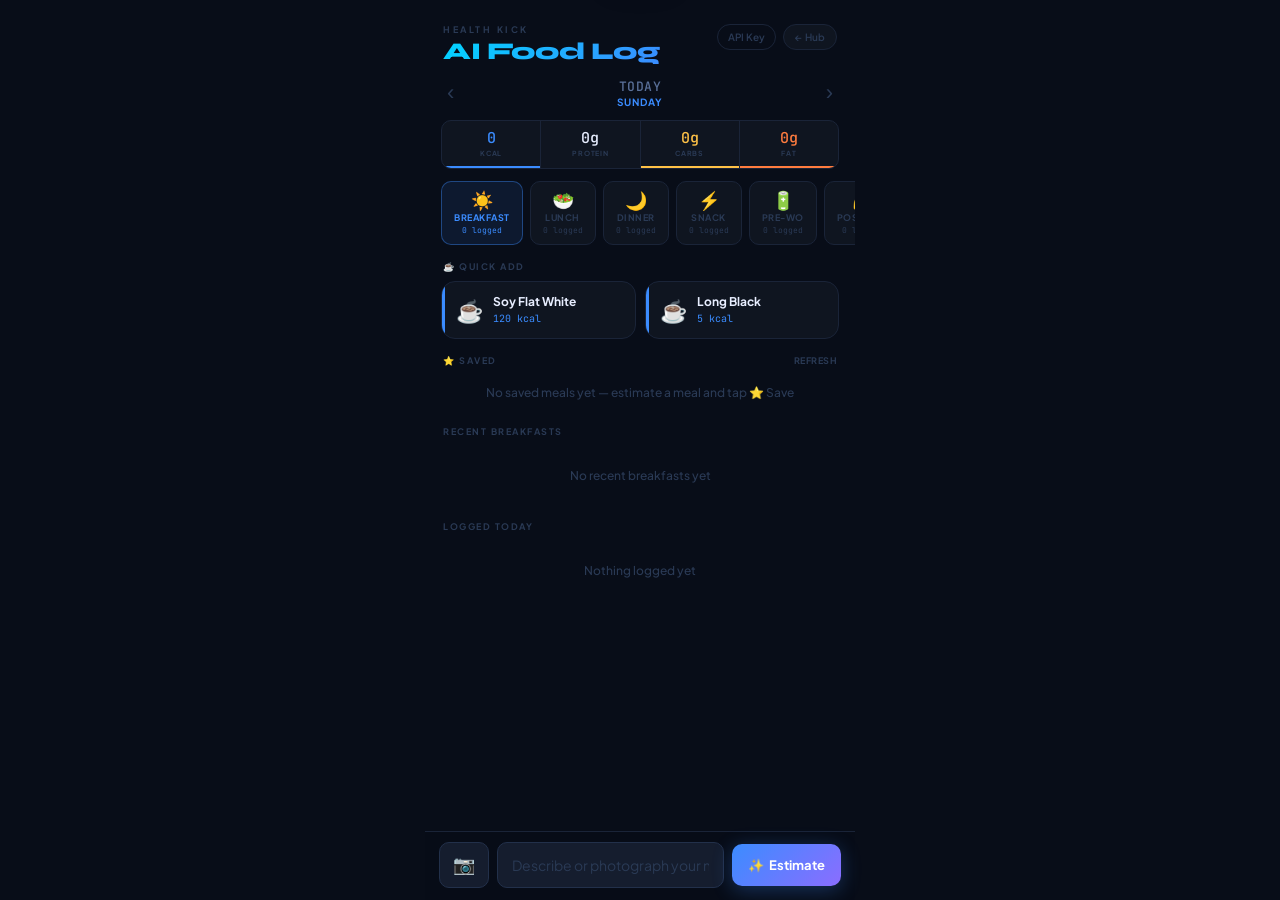
==== aifood.html @ c3b7192a "Add files via upload" ====
<!DOCTYPE html>
<html lang="en">
<head>
<meta charset="UTF-8">
<meta name="viewport" content="width=device-width, initial-scale=1.0, maximum-scale=1.0, user-scalable=no">
<meta name="theme-color" content="#080d18">
<meta name="mobile-web-app-capable" content="yes">
<meta name="apple-mobile-web-app-capable" content="yes">
<meta name="apple-mobile-web-app-status-bar-style" content="black-translucent">
<meta name="apple-mobile-web-app-title" content="AI Food">
<link rel="manifest" href="aifood-manifest.json">
<link rel="apple-touch-icon" href="[data-uri]">
<link rel="icon" type="image/png" href="[data-uri]">
<title>AI Food Log</title>
<link href="https://fonts.googleapis.com/css2?family=Syne:wght@700;800&family=Plus+Jakarta+Sans:wght@400;500;600;700&family=JetBrains+Mono:wght@400;500&display=swap" rel="stylesheet">
<style>
*,*::before,*::after{margin:0;padding:0;box-sizing:border-box;-webkit-tap-highlight-color:transparent}
:root{
  /* Deep blue-navy — matches icon's blue/purple gradient */
  --bg:#080d18;
  --bg2:#0d1222;
  --bg3:#121828;
  --card:#0f1520;
  --card2:#151d2e;
  --border:#1a2438;
  --border2:#22304a;

  /* Electric blue accent — matches the AI panel in the icon */
  --accent:#3b8cff;
  --accent-d:rgba(59,140,255,.1);
  --accent-glow:rgba(59,140,255,.2);

  /* AI spark — vivid cyan highlight */
  --ai:#00d4ff;
  --ai-d:rgba(0,212,255,.08);
  --ai-glow:rgba(0,212,255,.25);

  /* Semantic */
  --green:#3dd68c;
  --yellow:#ffc247;
  --orange:#ff7c3f;
  --red:#ff5252;
  --purple:#8b6dff;

  --text:#e8eeff;
  --text2:#5a7099;
  --text3:#2a3a55;

  --r:14px;--rs:10px;--rm:22px;
}

html,body{position:fixed;inset:0;background:var(--bg);color:var(--text);font-family:'Plus Jakarta Sans',sans-serif;overflow:hidden;-webkit-font-smoothing:antialiased;width:100%}
#app{display:flex;flex-direction:column;position:fixed;inset:0;max-width:430px;margin:0 auto;width:100%}

/* ── HEADER ──────────────────────────────────────────────────── */
.hdr{
  padding:24px 18px 0;
  display:flex;align-items:flex-start;justify-content:space-between;flex-shrink:0;
}
.hdr-eyebrow{font-size:9px;color:var(--text3);letter-spacing:2.5px;text-transform:uppercase;font-weight:700;margin-bottom:5px}
.hdr-title{
  font-family:'Syne',sans-serif;font-size:24px;font-weight:800;
  letter-spacing:-.4px;line-height:1;
  background:linear-gradient(135deg,var(--ai),var(--accent));
  -webkit-background-clip:text;-webkit-text-fill-color:transparent;
  background-clip:text;
}
.hdr-right{display:flex;align-items:center;gap:7px;flex-shrink:0}
.hub-link{font-size:10px;color:var(--text3);text-decoration:none;background:var(--card);border:1px solid var(--border);border-radius:20px;padding:6px 11px;font-weight:600}
.hub-link:active{background:var(--bg3)}
.key-btn{font-size:10px;color:var(--text3);background:none;border:1px solid var(--border);border-radius:20px;padding:6px 10px;font-weight:600;cursor:pointer;font-family:'Plus Jakarta Sans',sans-serif}
.key-btn.set{color:var(--ai);border-color:rgba(0,212,255,.3)}

/* ── DATE NAV ────────────────────────────────────────────────── */
.date-row{display:flex;align-items:center;justify-content:space-between;padding:14px 18px 0;flex-shrink:0}
.dnav{background:none;border:none;color:var(--text3);font-size:22px;cursor:pointer;padding:0 4px;line-height:1;transition:color .15s}
.dnav:active{color:var(--text)}
.date-center{text-align:center;flex:1}
.date-main{font-family:'JetBrains Mono',monospace;font-size:13px;font-weight:500;color:var(--text2);letter-spacing:.5px}
.date-day{font-size:10px;font-weight:700;text-transform:uppercase;letter-spacing:1px;margin-top:1px;color:var(--accent)}

/* ── MACRO STRIP ─────────────────────────────────────────────── */
.macros{
  display:flex;margin:12px 16px 0;
  background:var(--card);border:1px solid var(--border);
  border-radius:var(--rs);overflow:hidden;flex-shrink:0;
}
.mac{flex:1;padding:10px 4px;text-align:center;position:relative}
.mac+.mac{border-left:1px solid var(--border)}
.mac-val{font-family:'JetBrains Mono',monospace;font-size:15px;font-weight:500;line-height:1}
.mac-lbl{font-size:7px;color:var(--text3);text-transform:uppercase;letter-spacing:.7px;margin-top:3px;font-weight:700}
.mac-bar{position:absolute;bottom:0;left:0;right:0;height:2px}

/* ── MEAL TABS ───────────────────────────────────────────────── */
.meal-sel{display:flex;gap:7px;padding:12px 16px 0;flex-shrink:0;overflow-x:auto;scrollbar-width:none}
.meal-sel::-webkit-scrollbar{display:none}
.msel{
  display:flex;flex-direction:column;align-items:center;
  padding:9px 12px;border-radius:var(--rs);
  border:1px solid var(--border);background:var(--card);
  cursor:pointer;transition:all .2s;flex-shrink:0;
}
.msel-icon{font-size:18px;line-height:1;margin-bottom:3px}
.msel-name{font-size:9px;font-weight:700;text-transform:uppercase;letter-spacing:.5px;color:var(--text3);transition:color .2s}
.msel-count{font-family:'JetBrains Mono',monospace;font-size:8px;color:var(--text3);margin-top:2px}
.msel.active{background:var(--accent-d);border-color:rgba(59,140,255,.4)}
.msel.active .msel-name{color:var(--accent)}
.msel.active .msel-count{color:var(--accent)}

/* ── SCROLL ──────────────────────────────────────────────────── */
#scroll{flex:1;overflow-y:auto;overflow-x:hidden;padding:0 0 230px}
#scroll::-webkit-scrollbar{display:none}

/* ── SECTION HEADERS ─────────────────────────────────────────── */
.sec-hdr{display:flex;align-items:center;justify-content:space-between;padding:16px 18px 9px}
.sec-title{font-size:9px;color:var(--text3);text-transform:uppercase;letter-spacing:1.5px;font-weight:700}

/* ── COFFEE QUICK ADDS ───────────────────────────────────────── */
.coffee-row{display:flex;gap:9px;padding:0 16px}
.coffee-btn{
  flex:1;display:flex;align-items:center;gap:10px;
  background:var(--card);border:1px solid var(--border);border-radius:var(--r);
  padding:13px 14px;cursor:pointer;transition:all .18s;position:relative;overflow:hidden;
}
.coffee-btn::before{content:'';position:absolute;left:0;top:0;bottom:0;width:3px;background:var(--accent)}
.coffee-btn:active{background:var(--bg3);transform:scale(.98)}
.coffee-icon{font-size:22px;flex-shrink:0}
.coffee-body{flex:1}
.coffee-name{font-size:12px;font-weight:700;color:var(--text);line-height:1.2;margin-bottom:3px}
.coffee-kcal{font-family:'JetBrains Mono',monospace;font-size:10px;color:var(--accent)}

/* ── SAVED CHIPS ─────────────────────────────────────────────── */
.saved-chips{display:flex;flex-wrap:wrap;gap:7px;padding:0 16px}
.saved-chip{
  display:flex;align-items:center;gap:8px;
  background:var(--card);border:1px solid var(--border2);border-radius:8px;
  padding:8px 12px;cursor:pointer;transition:all .15s;
}
.saved-chip:active{background:var(--bg3);transform:scale(.97)}
.saved-chip-name{font-size:12px;font-weight:600;color:var(--text)}
.saved-chip-cal{font-family:'JetBrains Mono',monospace;font-size:10px;color:var(--accent)}
.saved-chip-del{background:none;border:none;color:var(--text3);font-size:13px;cursor:pointer;padding:0;line-height:1;margin-left:3px}
.saved-chip-del:active{color:var(--red)}

/* ── RECENT ITEMS ────────────────────────────────────────────── */
.recent-list{padding:0 16px}
.recent-item{
  display:flex;align-items:center;
  background:var(--card);border:1px solid var(--border);border-radius:var(--rs);
  padding:11px 13px;margin-bottom:7px;gap:11px;cursor:pointer;transition:all .15s;
}
.recent-item:active{background:var(--bg3);transform:scale(.99)}
.ri-icon{width:36px;height:36px;border-radius:9px;background:var(--bg3);border:1px solid var(--border2);display:flex;align-items:center;justify-content:center;font-size:17px;flex-shrink:0}
.ri-body{flex:1;min-width:0}
.ri-name{font-size:13px;font-weight:600;color:var(--text);white-space:nowrap;overflow:hidden;text-overflow:ellipsis}
.ri-meta{font-size:10px;color:var(--text3);margin-top:2px}
.ri-right{display:flex;flex-direction:column;align-items:flex-end;gap:4px;flex-shrink:0}
.ri-cal{font-family:'JetBrains Mono',monospace;font-size:13px;font-weight:500;color:var(--accent)}
.ri-add{width:27px;height:27px;border-radius:50%;background:var(--accent-d);border:1px solid rgba(59,140,255,.3);display:flex;align-items:center;justify-content:center;font-size:14px;color:var(--accent);transition:all .15s}
.ri-add:active{background:var(--accent);color:var(--bg)}

/* ── LOGGED LIST ─────────────────────────────────────────────── */
.logged-list{padding:0 16px}
.logged-item{
  display:flex;align-items:center;
  padding:10px 12px;margin-bottom:6px;
  background:var(--card);border:1px solid var(--border);border-radius:var(--rs);
  gap:9px;cursor:pointer;transition:all .15s;
}
.logged-item:active{background:var(--bg3)}
.li-icon{font-size:16px;flex-shrink:0;width:22px;text-align:center}
.li-name{font-size:12px;font-weight:500;color:var(--text2);min-width:0;white-space:nowrap;overflow:hidden;text-overflow:ellipsis}
.li-time{font-family:'JetBrains Mono',monospace;font-size:10px;color:var(--text3);flex-shrink:0}
.li-cal{font-family:'JetBrains Mono',monospace;font-size:12px;color:var(--text);flex-shrink:0;margin:0 6px}
.li-del{background:none;border:none;color:var(--text3);font-size:16px;cursor:pointer;padding:0;line-height:1;flex-shrink:0}
.li-del:active{color:var(--red)}
.empty-msg{padding:22px 0;text-align:center;font-size:12px;color:var(--text3);font-weight:500}

/* ── BOTTOM INPUT BAR ────────────────────────────────────────── */
.bottom{
  position:fixed;bottom:0;left:50%;transform:translateX(-50%);
  width:100%;max-width:430px;
  background:rgba(8,13,24,.97);
  border-top:1px solid var(--border);
  backdrop-filter:blur(24px);
  padding:10px 14px calc(12px + env(safe-area-inset-bottom));z-index:100;
}
.input-row{display:flex;gap:8px;align-items:center}
.food-input{
  flex:1;background:var(--card2);border:1px solid var(--border2);border-radius:var(--rs);
  padding:13px 14px;color:var(--text);
  font-family:'Plus Jakarta Sans',sans-serif;font-size:14px;
  outline:none;transition:border-color .15s,box-shadow .15s;
}
.food-input:focus{border-color:rgba(0,212,255,.35);box-shadow:0 0 0 3px rgba(0,212,255,.06)}
.food-input::placeholder{color:var(--text3)}

/* ── AI BUTTON ───────────────────────────────────────────────── */
.ai-btn{
  background:linear-gradient(135deg,var(--accent),var(--purple));
  color:#fff;border:none;border-radius:var(--rs);
  padding:13px 16px;font-family:'Plus Jakarta Sans',sans-serif;font-size:13px;font-weight:700;
  cursor:pointer;white-space:nowrap;
  box-shadow:0 4px 20px rgba(59,140,255,.3);
  transition:all .15s;flex-shrink:0;
  display:flex;align-items:center;gap:5px;
}
.ai-btn:active{opacity:.85;transform:scale(.97)}
.ai-btn:disabled{opacity:.35;box-shadow:none;cursor:not-allowed}

/* ── THINKING ────────────────────────────────────────────────── */
.thinking{display:none;align-items:center;gap:8px;padding:8px 2px;font-size:11px;color:var(--text3)}
.thinking.show{display:flex}
.dot{width:4px;height:4px;border-radius:50%;background:var(--ai);animation:pulse 1.2s infinite;box-shadow:0 0 5px var(--ai)}
.dot:nth-child(2){animation-delay:.2s}.dot:nth-child(3){animation-delay:.4s}
@keyframes pulse{0%,80%,100%{opacity:.15;transform:scale(.7)}40%{opacity:1;transform:scale(1)}}

/* ── ESTIMATE CARD ───────────────────────────────────────────── */
.est-card{
  display:none;margin-top:8px;
  background:var(--bg3);
  border:1px solid rgba(0,212,255,.2);
  border-radius:var(--rs);padding:12px 14px;
  position:relative;overflow:hidden;
}
.est-card::before{content:'';position:absolute;top:0;left:0;right:0;height:2px;background:linear-gradient(90deg,var(--ai),var(--accent))}
.est-card.show{display:block;animation:slideUp .2s ease}
@keyframes slideUp{from{opacity:0;transform:translateY(4px)}to{opacity:1;transform:none}}
.est-top{display:flex;align-items:baseline;justify-content:space-between;margin-bottom:4px}
.est-kcal{font-family:'JetBrains Mono',monospace;font-size:22px;font-weight:500;color:var(--ai)}
.est-macs{display:flex;gap:10px;font-family:'JetBrains Mono',monospace;font-size:10px;color:var(--text3)}
.est-macs span{color:var(--text2)}
.est-confidence{font-size:10px;margin-bottom:10px;line-height:1.5;color:var(--text3)}
.est-actions{display:flex;gap:7px;margin-bottom:7px}
.log-now{flex:1;padding:10px;border-radius:8px;background:linear-gradient(135deg,var(--accent),var(--purple));color:#fff;border:none;font-size:12px;font-weight:700;cursor:pointer;font-family:'Plus Jakarta Sans',sans-serif}
.log-now:active{opacity:.85}
.est-dismiss{padding:10px 14px;border-radius:8px;background:none;border:1px solid var(--border2);color:var(--text3);font-size:12px;font-weight:600;cursor:pointer;font-family:'Plus Jakarta Sans',sans-serif}
.save-fav-btn{width:100%;padding:8px;border-radius:8px;background:none;border:1px solid var(--border2);color:var(--text3);font-size:11px;font-weight:600;cursor:pointer;font-family:'Plus Jakarta Sans',sans-serif;letter-spacing:.2px;transition:all .15s}
.save-fav-btn:active{background:var(--bg3);color:var(--yellow)}

/* ── API KEY SHEET ───────────────────────────────────────────── */
.key-overlay{position:fixed;inset:0;background:rgba(0,0,0,.85);backdrop-filter:blur(16px);z-index:300;display:none;align-items:flex-end}
.key-overlay.show{display:flex}
.key-sheet{background:var(--bg2);border:1px solid var(--border);border-top-left-radius:var(--rm);border-top-right-radius:var(--rm);border-bottom:none;padding:0 20px calc(32px + env(safe-area-inset-bottom));width:100%}
.key-handle{width:36px;height:4px;background:var(--border2);border-radius:2px;margin:16px auto 18px}
.key-title{font-family:'Syne',sans-serif;font-size:22px;font-weight:800;color:var(--text);margin-bottom:8px}
.key-desc{font-size:12px;color:var(--text2);margin-bottom:16px;line-height:1.6}
.key-desc a{color:var(--ai);text-decoration:none}
.key-input{width:100%;background:var(--bg3);border:1px solid var(--border2);border-radius:var(--rs);padding:13px 14px;color:var(--text);font-family:'JetBrains Mono',monospace;font-size:13px;outline:none;margin-bottom:12px;transition:border-color .15s}
.key-input:focus{border-color:rgba(0,212,255,.4)}
.key-input::placeholder{color:var(--text3)}
.key-save{width:100%;padding:14px;border-radius:var(--rs);background:linear-gradient(135deg,var(--accent),var(--purple));color:#fff;border:none;font-size:14px;font-weight:700;cursor:pointer;font-family:'Plus Jakarta Sans',sans-serif;margin-bottom:9px;box-shadow:0 4px 20px rgba(59,140,255,.3)}
.key-cancel{width:100%;padding:12px;border-radius:var(--rs);background:none;color:var(--text3);border:1px solid var(--border2);font-size:13px;font-weight:600;cursor:pointer;font-family:'Plus Jakarta Sans',sans-serif}

/* ── SHEETS ──────────────────────────────────────────────────── */
.overlay{position:fixed;inset:0;background:rgba(0,0,0,.75);backdrop-filter:blur(14px);z-index:200;display:none;align-items:flex-end}
.overlay.show{display:flex}
.sheet{background:var(--bg2);border:1px solid var(--border);border-top-left-radius:var(--rm);border-top-right-radius:var(--rm);border-bottom:none;padding:0 20px calc(28px + env(safe-area-inset-bottom));width:100%;transform:translateY(100%);transition:transform .3s cubic-bezier(.32,.72,0,1)}
.overlay.show .sheet{transform:translateY(0)}
.sheet-handle{width:36px;height:4px;background:var(--border2);border-radius:2px;margin:16px auto 20px}
.sheet-name{font-family:'Syne',sans-serif;font-size:20px;font-weight:800;color:var(--text);margin-bottom:4px;line-height:1.2}
.sheet-when{font-size:11px;color:var(--text3);margin-bottom:16px}
.sheet-macs{display:grid;grid-template-columns:repeat(4,1fr);gap:7px;margin-bottom:16px}
.smc{background:var(--bg3);border-radius:9px;padding:11px 5px;text-align:center}
.smc-v{font-family:'JetBrains Mono',monospace;font-size:17px;font-weight:500;line-height:1}
.smc-l{font-size:8px;color:var(--text3);text-transform:uppercase;letter-spacing:.6px;margin-top:4px;font-weight:700}
.conf-btn{width:100%;padding:14px;border-radius:var(--rs);background:linear-gradient(135deg,var(--accent),var(--purple));color:#fff;border:none;font-size:14px;font-weight:700;cursor:pointer;font-family:'Plus Jakarta Sans',sans-serif;margin-bottom:9px;box-shadow:0 4px 20px rgba(59,140,255,.3)}
.conf-btn:active{opacity:.85}
.cancel-btn{width:100%;padding:13px;border-radius:var(--rs);background:none;color:var(--text3);border:1px solid var(--border2);font-size:13px;font-weight:600;cursor:pointer;font-family:'Plus Jakarta Sans',sans-serif}

/* ── TOAST ───────────────────────────────────────────────────── */
.cam-btn{
  background:var(--card2);border:1px solid var(--border2);border-radius:var(--rs);
  padding:13px;color:var(--text2);cursor:pointer;flex-shrink:0;
  display:flex;align-items:center;justify-content:center;transition:all .15s;
  font-size:18px;line-height:1;
}
.cam-btn:active{background:var(--bg3);}
.cam-btn.capturing{border-color:rgba(0,212,255,.4);color:var(--ai);}
.preview-wrap{
  display:none;margin-top:8px;border-radius:var(--rs);overflow:hidden;
  border:1px solid rgba(0,212,255,.2);position:relative;
}
.preview-wrap.show{display:block;}
.preview-img{width:100%;max-height:160px;object-fit:cover;display:block;}
.preview-clear{position:absolute;top:6px;right:6px;background:rgba(8,13,24,.8);border:none;color:var(--text2);border-radius:50%;width:24px;height:24px;cursor:pointer;font-size:14px;display:flex;align-items:center;justify-content:center;}
.toast{position:fixed;top:18px;left:50%;transform:translateX(-50%) translateY(-70px);background:var(--card2);color:var(--text);border:1px solid var(--border2);padding:9px 20px;border-radius:24px;font-size:13px;font-weight:600;z-index:500;transition:transform .3s cubic-bezier(.34,1.56,.64,1);box-shadow:0 8px 32px rgba(0,0,0,.8);white-space:nowrap}
.toast.on{transform:translateX(-50%) translateY(0)}

@keyframes fadeUp{from{opacity:0;transform:translateY(5px)}to{opacity:1;transform:none}}
.recent-item{animation:fadeUp .18s ease both}
.recent-item:nth-child(2){animation-delay:.04s}
.recent-item:nth-child(3){animation-delay:.08s}
.recent-item:nth-child(4){animation-delay:.12s}
</style>
</head>
<body>
<div id="app">

  <div class="hdr">
    <div>
      <div class="hdr-eyebrow">Health Kick</div>
      <div class="hdr-title">AI Food Log</div>
    </div>
    <div class="hdr-right">
      <button class="key-btn" id="key-btn" onclick="openKeySheet()">API Key</button>
      <a href="index.html" class="hub-link">&#8592; Hub</a>
    </div>
  </div>

  <div class="date-row">
    <button class="dnav" onclick="navDay(-1)">&#8249;</button>
    <div class="date-center">
      <div class="date-main" id="date-main">TODAY</div>
      <div class="date-day" id="date-day" style="color:var(--accent)"></div>
    </div>
    <button class="dnav" onclick="navDay(1)">&#8250;</button>
  </div>

  <div class="macros">
    <div class="mac"><div class="mac-val" style="color:var(--accent)" id="m-cal">0</div><div class="mac-lbl">kcal</div><div class="mac-bar" style="background:var(--accent)"></div></div>
    <div class="mac"><div class="mac-val" style="color:var(--blue)" id="m-pro">0g</div><div class="mac-lbl">protein</div><div class="mac-bar" style="background:var(--blue)"></div></div>
    <div class="mac"><div class="mac-val" style="color:#ffc247" id="m-carb">0g</div><div class="mac-lbl">carbs</div><div class="mac-bar" style="background:#ffc247"></div></div>
    <div class="mac"><div class="mac-val" style="color:var(--orange)" id="m-fat">0g</div><div class="mac-lbl">fat</div><div class="mac-bar" style="background:var(--orange)"></div></div>
  </div>

  <div class="meal-sel">
    <div class="msel active" id="msel-Breakfast" onclick="setTab('Breakfast')"><div class="msel-icon">&#9728;&#65039;</div><div class="msel-name">Breakfast</div><div class="msel-count" id="mc-Breakfast">0 logged</div></div>
    <div class="msel" id="msel-Lunch" onclick="setTab('Lunch')"><div class="msel-icon">&#129367;</div><div class="msel-name">Lunch</div><div class="msel-count" id="mc-Lunch">0 logged</div></div>
    <div class="msel" id="msel-Dinner" onclick="setTab('Dinner')"><div class="msel-icon">&#127769;</div><div class="msel-name">Dinner</div><div class="msel-count" id="mc-Dinner">0 logged</div></div>
    <div class="msel" id="msel-Snack" onclick="setTab('Snack')"><div class="msel-icon">&#9889;</div><div class="msel-name">Snack</div><div class="msel-count" id="mc-Snack">0 logged</div></div>
    <div class="msel" id="msel-Pre-Workout" onclick="setTab('Pre-Workout')"><div class="msel-icon">&#128267;</div><div class="msel-name">Pre-WO</div><div class="msel-count" id="mc-Pre-Workout">0 logged</div></div>
    <div class="msel" id="msel-Post-Workout" onclick="setTab('Post-Workout')"><div class="msel-icon">&#128170;</div><div class="msel-name">Post-WO</div><div class="msel-count" id="mc-Post-Workout">0 logged</div></div>
  </div>

  <div id="scroll">
    <div class="sec-hdr"><div class="sec-title">&#9749; Quick Add</div></div>
    <div class="coffee-row">
      <div class="coffee-btn" onclick="quickLog({name:'Soy Flat White',calories:120,protein:6,carbs:10,fat:5,fibre:0})">
        <div class="coffee-icon">&#9749;</div>
        <div class="coffee-body"><div class="coffee-name">Soy Flat White</div><div class="coffee-kcal">120 kcal</div></div>
      </div>
      <div class="coffee-btn" onclick="quickLog({name:'Long Black',calories:5,protein:0,carbs:0.5,fat:0,fibre:0})">
        <div class="coffee-icon">&#9749;</div>
        <div class="coffee-body"><div class="coffee-name">Long Black</div><div class="coffee-kcal">5 kcal</div></div>
      </div>
    </div>
    <div class="sec-hdr">
      <div class="sec-title">&#x2B50; Saved</div>
      <button onclick="renderSaved()" id="saved-refresh" style="font-size:9px;color:var(--text3);background:none;border:none;cursor:pointer;font-family:'Plus Jakarta Sans',sans-serif;font-weight:700;text-transform:uppercase;letter-spacing:.5px">Refresh</button>
    </div>
    <div id="saved-list" style="padding:0 20px"></div>
    <div class="sec-hdr"><div class="sec-title" id="recent-title">Recent Breakfasts</div></div>
    <div class="recent-list" id="recent-list"></div>
    <div class="sec-hdr"><div class="sec-title" id="logged-title">Logged Today</div></div>
    <div class="logged-list" id="logged-list"></div>
  </div>

  <div class="bottom">
    <input type="file" id="cam-input" accept="image/*" capture="environment" style="display:none" onchange="handleCameraPhoto(event)">
    <div class="input-row">
      <button class="cam-btn" id="cam-btn" onclick="document.getElementById('cam-input').click()" title="Photo">&#x1F4F7;</button>
      <input class="food-input" id="food-input" type="text"
        placeholder="Describe or photograph your meal..."
        autocomplete="off" autocorrect="off" spellcheck="false">
      <button class="ai-btn" id="ai-btn" onclick="doAIEstimate()">
        <span>&#x2728;</span> Estimate
      </button>
    </div>
    <div class="preview-wrap" id="preview-wrap">
      <img class="preview-img" id="preview-img" src="" alt="Food photo">
      <button class="preview-clear" onclick="clearPhoto()">&#x2715;</button>
    </div>
    <div class="thinking" id="thinking">
      <div class="dot"></div><div class="dot"></div><div class="dot"></div>
      <span>AI is estimating...</span>
    </div>
    <div class="est-card" id="est-card">
      <div class="est-top">
        <div class="est-kcal" id="est-kcal">0 kcal</div>
        <div class="est-macs">P <span id="est-p">0g</span>&nbsp; C <span id="est-c">0g</span>&nbsp; F <span id="est-f">0g</span></div>
      </div>
      <div class="est-confidence" id="est-confidence"></div>
      <div class="est-actions">
        <button class="log-now" onclick="logEstimate()">&#10003; Log as <span id="est-tab-lbl">Breakfast</span></button>
        <button class="est-dismiss" onclick="clearEst()">&#10005;</button>
      </div>
      <button onclick="saveEstimateAsFavourite()" class="save-fav-btn">&#x2B50; Save to Favourites</button>
    </div>
  </div>
</div>

<!-- API KEY SHEET -->
<div class="key-overlay" id="key-overlay">
  <div class="key-sheet">
    <div class="key-handle"></div>
    <div class="key-title">Anthropic API Key</div>
    <div class="key-desc">
      Your key is stored only on this device in localStorage — never sent anywhere except directly to Anthropic's API to estimate your food.<br><br>
      Get a key at <a href="https://console.anthropic.com" target="_blank">console.anthropic.com</a> — personal use costs a few cents per month.
    </div>
    <input class="key-input" id="key-input" type="password" placeholder="sk-ant-...">
    <button class="key-save" onclick="saveKey()">Save Key</button>
    <button class="key-cancel" onclick="closeKeySheet()">Cancel</button>
  </div>
</div>

<!-- EDIT MEAL SHEET -->
<div class="overlay" id="edit-overlay" onclick="if(event.target===this)closeEdit()">
  <div class="sheet">
    <div class="sheet-handle"></div>
    <div class="sheet-name" style="font-size:16px;margin-bottom:14px">Edit Meal</div>
    <div style="margin-bottom:10px">
      <div style="font-size:9px;color:var(--text3);text-transform:uppercase;letter-spacing:1px;font-weight:700;margin-bottom:6px">Description</div>
      <input id="edit-desc" style="width:100%;background:var(--bg3);border:1px solid var(--border2);border-radius:var(--rs);padding:12px 13px;color:var(--text);font-family:'Plus Jakarta Sans',sans-serif;font-size:14px;outline:none" type="text" autocorrect="off">
    </div>
    <div style="display:grid;grid-template-columns:1fr 1fr;gap:8px;margin-bottom:10px">
      <div>
        <div style="font-size:9px;color:var(--text3);text-transform:uppercase;letter-spacing:1px;font-weight:700;margin-bottom:6px">Calories</div>
        <input id="edit-cal" type="number" inputmode="numeric" style="width:100%;background:var(--bg3);border:1px solid var(--border2);border-radius:var(--rs);padding:12px 13px;color:var(--accent);font-family:'JetBrains Mono',monospace;font-size:16px;outline:none;text-align:center">
      </div>
      <div>
        <div style="font-size:9px;color:var(--text3);text-transform:uppercase;letter-spacing:1px;font-weight:700;margin-bottom:6px">Protein (g)</div>
        <input id="edit-pro" type="number" inputmode="decimal" style="width:100%;background:var(--bg3);border:1px solid var(--border2);border-radius:var(--rs);padding:12px 13px;color:var(--blue);font-family:'JetBrains Mono',monospace;font-size:16px;outline:none;text-align:center">
      </div>
    </div>
    <div style="display:grid;grid-template-columns:1fr 1fr;gap:8px;margin-bottom:16px">
      <div>
        <div style="font-size:9px;color:var(--text3);text-transform:uppercase;letter-spacing:1px;font-weight:700;margin-bottom:6px">Carbs (g)</div>
        <input id="edit-carb" type="number" inputmode="decimal" style="width:100%;background:var(--bg3);border:1px solid var(--border2);border-radius:var(--rs);padding:12px 13px;color:#ffc247;font-family:'JetBrains Mono',monospace;font-size:16px;outline:none;text-align:center">
      </div>
      <div>
        <div style="font-size:9px;color:var(--text3);text-transform:uppercase;letter-spacing:1px;font-weight:700;margin-bottom:6px">Fat (g)</div>
        <input id="edit-fat" type="number" inputmode="decimal" style="width:100%;background:var(--bg3);border:1px solid var(--border2);border-radius:var(--rs);padding:12px 13px;color:var(--orange);font-family:'JetBrains Mono',monospace;font-size:16px;outline:none;text-align:center">
      </div>
    </div>
    <button onclick="saveEdit()" style="width:100%;padding:14px;border-radius:var(--rs);background:var(--accent);color:#0c0a08;border:none;font-size:14px;font-weight:700;cursor:pointer;font-family:'Plus Jakarta Sans',sans-serif;margin-bottom:9px;box-shadow:0 0 20px var(--accent-glow)">Save Changes</button>
    <button onclick="closeEdit()" style="width:100%;padding:13px;border-radius:var(--rs);background:none;color:var(--text3);border:1px solid var(--border2);font-size:13px;font-weight:600;cursor:pointer;font-family:'Plus Jakarta Sans',sans-serif">Cancel</button>
  </div>
</div>

<!-- CONFIRM SHEET -->
<div class="overlay" id="overlay" onclick="if(event.target===this)closeSheet()">
  <div class="sheet">
    <div class="sheet-handle"></div>
    <div class="sheet-name" id="sh-name"></div>
    <div class="sheet-when" id="sh-when"></div>
    <div class="sheet-macs">
      <div class="smc"><div class="smc-v" id="sh-cal" style="color:var(--accent)"></div><div class="smc-l">kcal</div></div>
      <div class="smc"><div class="smc-v" id="sh-pro" style="color:var(--blue)"></div><div class="smc-l">prot</div></div>
      <div class="smc"><div class="smc-v" id="sh-carb" style="color:#ffc247"></div><div class="smc-l">carbs</div></div>
      <div class="smc"><div class="smc-v" id="sh-fat" style="color:var(--orange)"></div><div class="smc-l">fat</div></div>
    </div>
    <button class="conf-btn" onclick="confirmLog()">Log Now</button>
    <button class="cancel-btn" onclick="closeSheet()">Cancel</button>
  </div>
</div>

<div class="toast" id="toast"></div>

<script>
const KEY='ft6';
const API_KEY_STORE='hk_api_key';
let _tab='Breakfast',_viewDate=null,_pending=null,_est=null,_busy=false;

// ── Date helpers ──────────────────────────────────────────────
function td(){const n=new Date();return n.getFullYear()+'-'+String(n.getMonth()+1).padStart(2,'0')+'-'+String(n.getDate()).padStart(2,'0');}
function vd(){return _viewDate||td();}
function isToday(){return vd()===td();}
function fd(d){return new Date(d+'T12:00:00').toLocaleDateString('en-GB',{weekday:'long',day:'numeric',month:'short'});}
function fds(d){return new Date(d+'T12:00:00').toLocaleDateString('en-GB',{weekday:'short',day:'numeric',month:'short'});}

// ── Storage ───────────────────────────────────────────────────
function load(){try{const d=localStorage.getItem(KEY);return d?JSON.parse(d):{};}catch(e){return{};}}
function save(s){try{const{dd:_a,cm:_b,...c}=s;localStorage.setItem(KEY,JSON.stringify(c));}catch(e){toast('Storage error');}}
function getMeals(d){const s=load();return(s.meals&&s.meals[d])||[];}
function addMeal(m){const s=load();if(!s.meals)s.meals={};const d=td();if(!s.meals[d])s.meals[d]=[];s.meals[d].push(m);save(s);render();}
function delMeal(date,id){const s=load();if(!s.meals||!s.meals[date])return;s.meals[date]=s.meals[date].filter(m=>m.id!==id);save(s);render();toast('Removed');}

// ── Camera & photo state ─────────────────────────────────────
let _photoBase64 = null; // current captured photo

function handleCameraPhoto(e){
  const file = e.target.files[0];
  if(!file) return;
  const reader = new FileReader();
  reader.onload = function(ev){
    const dataUrl = ev.target.result;
    // Strip data URL prefix to get raw base64
    _photoBase64 = dataUrl.split(',')[1];
    // Show preview
    document.getElementById('preview-img').src = dataUrl;
    document.getElementById('preview-wrap').classList.add('show');
    document.getElementById('cam-btn').classList.add('capturing');
    // Clear text input and auto-trigger AI
    document.getElementById('food-input').value = '';
    toast('Photo ready — tap Ask AI');
  };
  reader.readAsDataURL(file);
  // Reset input so same photo can be re-selected
  e.target.value = '';
}

function clearPhoto(){
  _photoBase64 = null;
  document.getElementById('preview-wrap').classList.remove('show');
  document.getElementById('preview-img').src = '';
  document.getElementById('cam-btn').classList.remove('capturing');
}

// ── Local food database (fast offline lookup) ────────────────
// Format: [kcal/100g, protein/100g, carbs/100g, fat/100g, fibre/100g, serving_g]
const FLOCAL={
  'egg':[155,13,1.1,11,0,65],'whole egg':[155,13,1.1,11,0,65],'scrambled egg':[149,10,1.4,11,0,90],
  'boiled egg':[155,13,1.1,11,0,60],'fried egg':[196,14,0.4,15,0,75],'omelette':[154,11,0.5,12,0,120],
  'oats':[389,17,66,7,10,80],'porridge':[82,3,14,2,2,250],'granola':[471,9,64,20,4,60],
  'muesli':[363,10,66,6,7,60],'weetabix':[352,11,68,2,10,38],'cereal':[370,8,82,3,3,40],
  'bread':[265,9,49,3.2,2.7,35],'toast':[315,10,59,3.8,3,35],'wholemeal bread':[247,9,43,3.1,5.8,35],
  'sourdough':[274,8.8,54,1.2,2.3,40],'wrap':[310,9,52,7,2.5,60],'bagel':[245,9,48,1.2,1.7,105],
  'banana':[89,1.1,23,0.3,2.6,120],'apple':[52,0.3,14,0.2,2.4,150],'berries':[57,0.7,14,0.3,2,80],
  'orange':[47,0.9,12,0.1,2.4,130],'avocado':[160,2,9,15,7,70],'strawberries':[32,0.7,7.7,0.3,2,100],
  'blueberries':[57,0.7,14,0.3,2.4,100],'mango':[60,0.8,15,0.4,1.6,100],'grapes':[69,0.6,18,0.2,0.9,100],
  'chicken breast':[165,31,0,3.6,0,150],'chicken':[165,31,0,3.6,0,150],'chicken thigh':[177,19,0,10,0,120],
  'chicken wing':[203,18,0,14,0,100],'chicken drumstick':[185,22,0,9.4,0,120],
  'steak':[250,26,0,17,0,200],'beef':[250,26,0,17,0,150],'mince':[185,25,0,10,0,100],
  'minced beef':[185,25,0,10,0,100],'beef mince':[185,25,0,10,0,100],
  'bacon':[215,25,0,14,0,30],'sausage':[301,12,3,27,0,60],'ham':[145,21,1,6,0,60],
  'pork':[242,27,0,14,0,150],'lamb':[258,25,0,17,0,150],
  'salmon':[208,20,0,13,0,150],'tuna':[116,25,0,1,0,85],'tuna tin':[116,25,0,1,0,95],
  'cod':[82,18,0,0.7,0,150],'prawns':[99,24,0,0.3,0,100],'shrimp':[99,24,0,0.3,0,100],
  'fish':[136,20,0,6,0,150],
  'rice':[130,2.7,28,0.3,0.4,180],'white rice':[130,2.7,28,0.3,0.4,180],'brown rice':[123,2.7,26,0.9,1.8,180],
  'pasta':[157,6,30,0.9,1.8,180],'noodles':[138,4.5,25,2.1,1.8,200],'spaghetti':[157,6,30,0.9,1.8,180],
  'potato':[77,2,17,0.1,2.2,150],'sweet potato':[86,1.6,20,0.1,3,150],'mashed potato':[100,2,16,4,1.5,200],
  'hot chips':[312,4,41,15,3,150],'chips':[312,4,41,15,3,150],'fries':[312,4,41,15,3,150],
  'broccoli':[34,2.8,7,0.4,2.6,100],'spinach':[23,2.9,3.6,0.4,2.2,80],'kale':[49,4.3,8.8,0.9,3.6,80],
  'salad':[15,1.2,2.5,0.2,1.5,100],'tomato':[18,0.9,3.9,0.2,1.2,100],'cucumber':[12,0.6,2.2,0.1,0.7,100],
  'carrot':[41,0.9,10,0.2,2.8,80],'capsicum':[31,1,7,0.3,2.1,100],'zucchini':[17,1.2,3.1,0.3,1,100],
  'asparagus':[20,2.2,3.7,0.1,2.1,100],'cauliflower':[25,1.9,5,0.3,2,100],'mushroom':[22,3.1,3.3,0.3,1,100],
  'onion':[40,1.1,9.3,0.1,1.7,80],'corn':[86,3.2,19,1.2,2.7,100],'peas':[81,5.4,14,0.4,5.1,80],
  'milk':[61,3.2,4.8,3.3,0,200],'skim milk':[35,3.4,5,0.1,0,200],'oat milk':[45,1,6.5,1.5,0.5,200],
  'almond milk':[25,1,3,1.5,0.3,200],'soy milk':[33,3,1.5,1.8,0,200],'coconut milk':[197,2,6,21,0,100],
  'greek yogurt':[100,9,3.8,5,0,150],'yogurt':[59,10,3.6,0.4,0,150],'low fat yogurt':[63,5.3,8.5,0.9,0,150],
  'cheese':[402,25,1.3,33,0,30],'cheddar':[403,25,1.3,33,0,30],'feta':[264,14,4,21,0,30],
  'cottage cheese':[98,11,3.4,4.3,0,100],'ricotta':[174,11,3,13,0,100],
  'butter':[717,0.9,0.1,81,0,10],'olive oil':[884,0,0,100,0,10],'coconut oil':[862,0,0,100,0,10],
  'peanut butter':[588,25,20,50,6,30],'almond butter':[614,21,18,56,10,30],
  'almonds':[579,21,22,50,13,30],'cashews':[553,18,30,44,3,30],'walnuts':[654,15,14,65,7,30],
  'nuts':[607,20,22,54,7,30],'mixed nuts':[607,20,22,54,7,30],
  'wpi':[380,90,4,2,0,30],'whey protein':[380,90,4,2,0,30],'protein powder':[380,80,8,4,0,30],
  'protein bar':[350,20,35,10,5,60],'protein shake':[120,25,5,2,1,300],
  'coffee':[5,0.3,0.5,0,0,240],'long black':[5,0.3,0.5,0,0,240],'espresso':[5,0.2,0.3,0,0,30],
  'flat white':[110,7,9,4,0,180],'latte':[120,7,10,5,0,240],'cappuccino':[100,6,8,4,0,180],
  'soy flat white':[120,6,10,5,0,180],'oat flat white':[130,5,13,5,0.5,180],
  'skim flat white':[80,7,9,1,0,180],'almond flat white':[90,5,8,4,0.3,180],
  'sandwich':[250,12,35,7,2.5,150],'burger':[450,25,40,20,2,200],'chicken burger':[380,28,35,12,2,200],
  'pizza':[266,11,33,10,2,125],'margarita pizza':[250,10,32,9,2,125],
  'soup':[60,3,8,2,1.5,300],'lentil soup':[99,6,15,1.5,3.5,350],'tomato soup':[74,1.8,13,2.1,1.5,300],
  'stir fry':[180,15,18,5,3,300],'curry':[180,15,18,7,3,300],'fried rice':[200,6,38,4,1.5,250],
  'sushi':[150,5,28,2,1,150],'sashimi':[130,22,0,5,0,100],
  'gnocchi':[170,4,33,2,2,200],'couscous':[176,6,36,0.6,2.2,180],
  'quinoa':[120,4.4,21,1.9,2.8,185],'lentils':[116,9,20,0.4,7.9,180],
  'chickpeas':[164,8.9,27,2.6,7.6,180],'black beans':[132,8.7,24,0.5,8.7,180],
  'tofu':[144,15,3,8,0.3,150],'tempeh':[193,19,9,11,0,150],
  'smoothie':[150,5,28,2,3,300],'protein smoothie':[200,25,20,3,2,400],
  'juice':[45,0.5,11,0.1,0.2,200],'orange juice':[45,0.7,10,0.2,0.2,200],
  'chocolate':[546,5,60,31,4,30],'dark chocolate':[598,5,46,43,11,30],
  'ice cream':[207,3.5,24,11,0,100],'cake':[350,4,55,15,1,80],
  'biscuit':[480,6,65,22,2,15],'muffin':[375,5,54,15,2,100],
  'croissant':[406,9,45,21,2,80],'muesli bar':[420,7,62,16,4,45],
  'rice cake':[387,7,80,3,2,9],'crackers':[450,9,65,18,3,15],
  'hummus':[166,7.9,14,9.6,6,50],'guacamole':[157,2,8.6,14,6.7,50],
  'meatballs':[215,18,5,14,0,100],'bolognese':[140,12,8,7,1.5,250],
  'lasagne':[170,10,15,7,1.2,250],'risotto':[160,5,28,4,1,250],
  'pancakes':[227,6,28,10,1,100],'french toast':[230,9,28,9,1.5,100],
  'waffles':[291,8,37,13,1.5,100],'crumpet':[178,7,33,0.8,2,50],
  'tuna tin':[116,25,0,1,0,95],'2 tins of tuna':[232,50,0,2,0,190],
};

function localLookup(text){
  const t=text.toLowerCase().trim();
  // Check user custom foods first
  const s=load();
  if(s.userFoods){
    for(const[k,v]of Object.entries(s.userFoods)){
      if(t===k||t.includes(k)||k.includes(t))return{matched:k,data:v,confidence:'custom'};
    }
  }
  // Exact match
  if(FLOCAL[t])return{matched:t,data:FLOCAL[t],confidence:'high'};
  // Longest key match first
  const keys=Object.keys(FLOCAL).sort((a,b)=>b.length-a.length);
  for(const k of keys){
    if(t===k||t.includes(k)||k.includes(t))return{matched:k,data:FLOCAL[k],confidence:t===k?'high':'medium'};
  }
  return null;
}

function tryLocalEstimate(text){
  // Split on commas/and/with like the AI would
  const parts=text.split(/,|;|\band\b|\bwith\b|\bplus\b|\+/).map(s=>s.trim()).filter(s=>s.length>1);
  const matched=[],unmatched=[];

  for(const p of parts){
    // Check for weight prefix: "150g chicken"
    const wRe=/^(\d+\.?\d*)\s*g\s+(.+)/i;
    const wm=p.match(wRe);
    let result=null;
    if(wm){
      const grams=parseFloat(wm[1]);
      const food=localLookup(wm[2].trim());
      if(food){
        const f=grams/100;
        result={cal:Math.round(food.data[0]*f),pro:Math.round(food.data[1]*f*10)/10,
          carb:Math.round(food.data[2]*f*10)/10,fat:Math.round(food.data[3]*f*10)/10,
          fib:Math.round(food.data[4]*f*10)/10,name:food.matched,grams,confidence:food.confidence};
      }
    } else {
      const food=localLookup(p);
      if(food){
        const g=food.data[5]||100,f=g/100;
        result={cal:Math.round(food.data[0]*f),pro:Math.round(food.data[1]*f*10)/10,
          carb:Math.round(food.data[2]*f*10)/10,fat:Math.round(food.data[3]*f*10)/10,
          fib:Math.round(food.data[4]*f*10)/10,name:food.matched,grams:g,confidence:food.confidence};
      }
    }
    if(result)matched.push({...result,raw:p});
    else unmatched.push(p);
  }

  if(!matched.length)return null;
  // If anything is unmatched, confidence drops — send to AI
  if(unmatched.length>0)return null;

  const tot=matched.reduce((a,r)=>({cal:a.cal+r.cal,pro:a.pro+r.pro,carb:a.carb+r.carb,fat:a.fat+r.fat,fib:a.fib+r.fib}),{cal:0,pro:0,carb:0,fat:0,fib:0});
  const allHigh=matched.every(r=>r.confidence==='high'||r.confidence==='custom');
  return{
    calories:Math.round(tot.cal),protein:Math.round(tot.pro*10)/10,
    carbs:Math.round(tot.carb*10)/10,fat:Math.round(tot.fat*10)/10,fibre:Math.round(tot.fib*10)/10,
    items:matched.map(r=>r.raw+' ('+r.grams+'g · '+r.cal+'kcal)'),
    unmatched:[],
    confidence:allHigh?'high':'medium',
    local:true,
  };
}

// ── API Key ───────────────────────────────────────────────────
function getApiKey(){return localStorage.getItem(API_KEY_STORE)||'';}
function saveKey(){
  const v=document.getElementById('key-input').value.trim();
  if(!v.startsWith('sk-ant-')){toast('Key should start with sk-ant-');return;}
  localStorage.setItem(API_KEY_STORE,v);
  closeKeySheet();updateKeyBtn();toast('API key saved \u2713');
}
function updateKeyBtn(){
  const btn=document.getElementById('key-btn');
  const has=!!getApiKey();
  btn.textContent=has?'Key \u2713':'API Key';
  btn.classList.toggle('set',has);
}
function openKeySheet(){
  document.getElementById('key-input').value=getApiKey();
  document.getElementById('key-overlay').classList.add('show');
}
function closeKeySheet(){document.getElementById('key-overlay').classList.remove('show');}

// ── AI Estimator ──────────────────────────────────────────────
async function doAIEstimate(){
  const text=document.getElementById('food-input').value.trim();
  const hasPhoto=!!_photoBase64;
  if(!text&&!hasPhoto){toast('Describe or photograph your meal first');return;}

  // ── Local lookup first (instant, no API cost) ─────────────
  if(!hasPhoto&&text){
    const local=tryLocalEstimate(text);
    if(local&&local.confidence==='high'){
      // High confidence local match — show result immediately, no AI call
      const desc=text;
      _est={calories:local.calories,protein:local.protein,carbs:local.carbs,
        fat:local.fat,fibre:local.fibre,description:desc,
        note:'Matched from local database',local:true};
      document.getElementById('est-card').classList.add('show');
      document.getElementById('est-kcal').textContent=local.calories+' kcal';
      document.getElementById('est-p').textContent=local.protein+'g';
      document.getElementById('est-c').textContent=local.carbs+'g';
      document.getElementById('est-f').textContent=local.fat+'g';
      document.getElementById('est-tab-lbl').textContent=_tab;
      document.getElementById('est-confidence').textContent=
        local.items.join(', ')+' — matched locally, instant result';
      return; // done — no API call needed
    }
    if(local&&local.confidence==='medium'){
      // Medium confidence — show local result but offer AI refinement
      const desc=text;
      _est={calories:local.calories,protein:local.protein,carbs:local.carbs,
        fat:local.fat,fibre:local.fibre,description:desc,
        note:'Local estimate — tap Ask AI to verify',local:true};
      document.getElementById('est-card').classList.add('show');
      document.getElementById('est-kcal').textContent=local.calories+' kcal';
      document.getElementById('est-p').textContent=local.protein+'g';
      document.getElementById('est-c').textContent=local.carbs+'g';
      document.getElementById('est-f').textContent=local.fat+'g';
      document.getElementById('est-tab-lbl').textContent=_tab;
      document.getElementById('est-confidence').textContent=
        local.items.join(', ')+' — partial match, tap Ask AI to verify';
      return;
    }
    // No local match — fall through to AI
  }

  const apiKey=getApiKey();
  if(!apiKey){openKeySheet();toast('Add your API key first — food not in local database');return;}
  if(_busy)return;
  _busy=true;

  document.getElementById('thinking').classList.add('show');
  document.getElementById('est-card').classList.remove('show');
  document.getElementById('ai-btn').disabled=true;

  // Build message content — photo + optional text, or text only
  let userContent;
  if(hasPhoto){
    const textPart=text?`\n\nAdditional context from user: "${text}"`:'';
    userContent=[
      {type:'image',source:{type:'base64',media_type:'image/jpeg',data:_photoBase64}},
      {type:'text',text:`You are a nutrition expert. Look at this photo of food and estimate the macros for what you can see.${textPart}

Assume typical Australian restaurant or home cooking portion sizes unless the image shows otherwise.
Be realistic about portion sizes — don't underestimate.
If you can identify specific dishes, name them in your note.

Respond ONLY with a valid JSON object, no markdown, no explanation:
{
  "calories": <number>,
  "protein": <number in grams>,
  "carbs": <number in grams>,
  "fat": <number in grams>,
  "fibre": <number in grams>,
  "note": "<one sentence: what you identified and portion assumptions>"
}`}
    ];
  } else {
    userContent=`You are a nutrition expert. Estimate the macros for this meal description: "${text}"

Assume typical Australian restaurant or home cooking portion sizes unless quantities are specified.
Be realistic — don't underestimate restaurant portions.

Respond ONLY with a valid JSON object, no markdown, no explanation:
{
  "calories": <number>,
  "protein": <number in grams>,
  "carbs": <number in grams>,
  "fat": <number in grams>,
  "fibre": <number in grams>,
  "note": "<one sentence explaining your assumptions>"
}`;
  }

  try{
    const res=await fetch('https://api.anthropic.com/v1/messages',{
      method:'POST',
      headers:{
        'Content-Type':'application/json',
        'x-api-key':apiKey,
        'anthropic-version':'2023-06-01',
        'anthropic-dangerous-direct-browser-access':'true',
      },
      body:JSON.stringify({
        model:'claude-haiku-4-5-20251001',
        max_tokens:300,
        messages:[{role:'user',content:userContent}]
      })
    });

    if(!res.ok){
      const err=await res.json().catch(()=>({}));
      throw new Error(err.error?.message||'API error '+res.status);
    }

    const data=await res.json();
    const raw=data.content?.[0]?.text||'';

    // Strip any markdown fences and parse JSON
    const clean=raw.replace(/```json|```/g,'').trim();
    const r=JSON.parse(clean);

    if(!r.calories&&r.calories!==0)throw new Error('No calories in response');

    // desc: use AI note for photo meals, otherwise use typed text
    const desc=hasPhoto?(r.note?r.note.split('.')[0]:text||'Photo meal'):text;
    _est={
      calories:Math.round(r.calories)||0,
      protein:Math.round((r.protein||0)*10)/10,
      carbs:Math.round((r.carbs||0)*10)/10,
      fat:Math.round((r.fat||0)*10)/10,
      fibre:Math.round((r.fibre||0)*10)/10,
      description:desc||text||'Meal',
      note:r.note||''
    };

    document.getElementById('est-card').classList.add('show');
    document.getElementById('est-kcal').textContent=_est.calories+' kcal';
    document.getElementById('est-p').textContent=_est.protein+'g';
    document.getElementById('est-c').textContent=_est.carbs+'g';
    document.getElementById('est-f').textContent=_est.fat+'g';
    document.getElementById('est-tab-lbl').textContent=_tab;
    if(_est.note){
      document.getElementById('est-confidence').textContent=_est.note;
    }

  }catch(err){
    console.error(err);
    if(err.message.includes('401')||err.message.includes('403')){
      toast('Invalid API key — tap API Key to update');
    } else {
      toast('AI error: '+err.message.slice(0,50));
    }
  }finally{
    document.getElementById('thinking').classList.remove('show');
    document.getElementById('ai-btn').disabled=false;
    _busy=false;
  }
}

function clearEst(){
  _est=null;
  document.getElementById('est-card').classList.remove('show');
  document.getElementById('food-input').value='';
  clearPhoto();
}

function logEstimate(){
  if(!_est)return;
  const now=new Date();
  const targetDate=vd(); // respect viewed date for back-filling past days
  const s=load();
  if(!s.meals)s.meals={};
  if(!s.meals[targetDate])s.meals[targetDate]=[];
  s.meals[targetDate].push({
    id:Date.now(),type:_tab,
    time:String(now.getHours()).padStart(2,'0')+':'+String(now.getMinutes()).padStart(2,'0'),
    description:_est.description,
    calories:_est.calories,protein:_est.protein,
    carbs:_est.carbs,fat:_est.fat,fibre:_est.fibre||0
  });
  save(s);clearEst();render();toast('Logged \u2713');
}

// ── Navigation ────────────────────────────────────────────────
function navDay(d){
  const b=vd();const dt=new Date(b+'T12:00:00');dt.setDate(dt.getDate()+d);
  const ns=dt.getFullYear()+'-'+String(dt.getMonth()+1).padStart(2,'0')+'-'+String(dt.getDate()).padStart(2,'0');
  if(ns>td())return;_viewDate=ns===td()?null:ns;render();
}
function setTab(t){
  _tab=t;
  const el=document.getElementById('msel-'+t);
  if(el)el.scrollIntoView({behavior:'smooth',block:'nearest',inline:'center'});
  render();
}

// ── Quick log / confirm sheet ─────────────────────────────────
function quickLog(item){
  _pending={...item,description:item.name};
  document.getElementById('sh-name').textContent=item.name;
  document.getElementById('sh-when').textContent='Will be logged as '+_tab;
  document.getElementById('sh-cal').textContent=item.calories;
  document.getElementById('sh-pro').textContent=(item.protein||0)+'g';
  document.getElementById('sh-carb').textContent=(item.carbs||0)+'g';
  document.getElementById('sh-fat').textContent=(item.fat||0)+'g';
  document.getElementById('overlay').classList.add('show');
}
function openConfirm(meal,when){
  _pending={...meal};
  document.getElementById('sh-name').textContent=meal.description;
  document.getElementById('sh-when').textContent=when||('Will log as '+_tab);
  document.getElementById('sh-cal').textContent=meal.calories;
  document.getElementById('sh-pro').textContent=(meal.protein||0)+'g';
  document.getElementById('sh-carb').textContent=(meal.carbs||0)+'g';
  document.getElementById('sh-fat').textContent=(meal.fat||0)+'g';
  document.getElementById('overlay').classList.add('show');
}
function closeSheet(){_pending=null;document.getElementById('overlay').classList.remove('show');}
function confirmLog(){
  if(!_pending)return;
  const now=new Date();
  const targetDate=vd();
  const s=load();
  if(!s.meals)s.meals={};
  if(!s.meals[targetDate])s.meals[targetDate]=[];
  s.meals[targetDate].push({
    id:Date.now(),type:_tab,
    time:String(now.getHours()).padStart(2,'0')+':'+String(now.getMinutes()).padStart(2,'0'),
    description:_pending.description,
    calories:_pending.calories,protein:_pending.protein||0,
    carbs:_pending.carbs||0,fat:_pending.fat||0,fibre:_pending.fibre||0
  });
  save(s);closeSheet();render();toast('Logged \u2713');
}

// ── Food emoji ────────────────────────────────────────────────
function foodEmoji(desc){
  const d=desc.toLowerCase();
  if(d.includes('coffee')||d.includes('flat white')||d.includes('long black'))return'\u2615';
  if(d.includes('egg')||d.includes('omelette'))return'\uD83C\uDF73';
  if(d.includes('chicken'))return'\uD83C\uDF57';
  if(d.includes('salmon')||d.includes('fish')||d.includes('tuna'))return'\uD83D\uDC1F';
  if(d.includes('salad'))return'\uD83E\uDD57';
  if(d.includes('rice'))return'\uD83C\uDF5A';
  if(d.includes('pasta')||d.includes('spaghetti')||d.includes('gnocchi'))return'\uD83C\uDF5D';
  if(d.includes('sandwich')||d.includes('toast')||d.includes('bread'))return'\uD83E\uDD6A';
  if(d.includes('smoothie')||d.includes('shake')||d.includes('protein'))return'\uD83E\uDD64';
  if(d.includes('yogurt')||d.includes('oats')||d.includes('porridge'))return'\uD83E\uDD63';
  if(d.includes('steak')||d.includes('beef')||d.includes('mince'))return'\uD83E\uDD69';
  if(d.includes('pizza'))return'\uD83C\uDF55';
  if(d.includes('burger'))return'\uD83C\uDF54';
  if(d.includes('soup'))return'\uD83C\uDF72';
  if(d.includes('sushi'))return'\uD83C\uDF63';
  if(d.includes('meringue')||d.includes('cake')||d.includes('dessert'))return'\uD83C\uDF70';
  if(d.includes('chips')||d.includes('fries'))return'\uD83C\uDF5F';
  return'\uD83C\uDF7D';
}

// ── Recents ───────────────────────────────────────────────────
function getRecent(type,limit){
  limit=limit||5;const s=load();if(!s.meals)return[];
  const all=[];
  Object.entries(s.meals).sort((a,b)=>b[0].localeCompare(a[0])).forEach(([date,meals])=>{
    meals.filter(m=>m.type===type).forEach(m=>all.push({...m,date}));
  });
  const seen=new Set(),unique=[];
  for(const m of all){
    const k=m.description.toLowerCase().trim();
    if(!seen.has(k)){seen.add(k);unique.push(m);}
    if(unique.length>=limit)break;
  }
  return unique;
}

// ── Render ────────────────────────────────────────────────────
function render(){
  const d=vd(),meals=getMeals(d),isT=isToday();
  document.getElementById('date-main').textContent=isT?'TODAY':fds(d).toUpperCase();
  const dayEl=document.getElementById('date-day');
  dayEl.textContent=isT?new Date().toLocaleDateString('en-GB',{weekday:'long'}):fd(d);
  dayEl.style.color=isT?'var(--accent)':'var(--text3)';

  const T=meals.reduce((a,m)=>({c:a.c+m.calories,p:a.p+m.protein,b:a.b+m.carbs,f:a.f+m.fat}),{c:0,p:0,b:0,f:0});
  document.getElementById('m-cal').textContent=T.c||0;
  document.getElementById('m-pro').textContent=(T.p||0)+'g';
  document.getElementById('m-carb').textContent=(T.b||0)+'g';
  document.getElementById('m-fat').textContent=(T.f||0)+'g';

  ['Breakfast','Lunch','Dinner','Snack','Pre-Workout','Post-Workout'].forEach(t=>{
    const count=meals.filter(m=>m.type===t).length;
    const el=document.getElementById('mc-'+t);if(el)el.textContent=count?count+' logged':'0 logged';
    const sel=document.getElementById('msel-'+t);if(sel)sel.classList.toggle('active',t===_tab);
  });

  const recents=getRecent(_tab,5);
  document.getElementById('recent-title').textContent='Recent '+_tab+'s';
  const rEl=document.getElementById('recent-list');
  if(!recents.length){
    rEl.innerHTML='<div class="empty-msg">No recent '+_tab.toLowerCase()+'s yet</div>';
  } else {
    rEl.innerHTML=recents.map(m=>`
      <div class="recent-item">
        <div class="ri-icon">${foodEmoji(m.description)}</div>
        <div class="ri-body">
          <div class="ri-name">${m.description}</div>
          <div class="ri-meta">${fds(m.date)}${m.time?' \u00b7 '+m.time:''}</div>
        </div>
        <div class="ri-right">
          <div class="ri-cal">${m.calories}</div>
          <div class="ri-add" onclick='openConfirm(${JSON.stringify(m)},"Last had ${fds(m.date)}")'>+</div>
        </div>
      </div>`).join('');
  }

  const logged=meals.filter(m=>m.type===_tab);
  document.getElementById('logged-title').textContent=isT?'Logged Today':'Logged '+fds(d);
  const lEl=document.getElementById('logged-list');
  if(!logged.length){
    lEl.innerHTML='<div class="empty-msg">Nothing logged yet</div>';
  } else {
    lEl.innerHTML=logged.map(m=>`
      <div class="logged-item" onclick="openEdit('${d}',${m.id})" style="cursor:pointer">
        <div class="li-icon">${foodEmoji(m.description)}</div>
        <div style="flex:1;min-width:0">
          <div class="li-name">${m.description}</div>
          <div style="font-size:9px;color:var(--text3);margin-top:1px">${m.time||''} &middot; tap to edit</div>
        </div>
        <div class="li-cal">${m.calories}</div>
        <button class="li-del" onclick="event.stopPropagation();delMeal('${d}',${m.id})">&#215;</button>
      </div>`).join('');
  }
  document.getElementById('est-tab-lbl').textContent=_tab;
  renderSaved();
}

// ── Keyboard ──────────────────────────────────────────────────
document.getElementById('food-input').addEventListener('keydown',e=>{
  if(e.key==='Enter'){e.preventDefault();doAIEstimate();}
});

// ── Swipe to nav days ─────────────────────────────────────────
let _tx=0;
document.getElementById('scroll').addEventListener('touchstart',e=>{_tx=e.touches[0].clientX;},{passive:true});
document.getElementById('scroll').addEventListener('touchend',e=>{
  const dx=e.changedTouches[0].clientX-_tx;
  if(Math.abs(dx)>60)navDay(dx<0?1:-1);
},{passive:true});

// ── Toast ─────────────────────────────────────────────────────
function toast(m){const t=document.getElementById('toast');t.textContent=m;t.classList.add('on');setTimeout(()=>t.classList.remove('on'),2500);}

// ── Edit meal ─────────────────────────────────────────────────
let _editDate=null,_editId=null;

function openEdit(date,id){
  const s=load();
  const m=(s.meals[date]||[]).find(x=>x.id===id);
  if(!m)return;
  _editDate=date;_editId=id;
  document.getElementById('edit-desc').value=m.description;
  document.getElementById('edit-cal').value=m.calories;
  document.getElementById('edit-pro').value=m.protein||0;
  document.getElementById('edit-carb').value=m.carbs||0;
  document.getElementById('edit-fat').value=m.fat||0;
  document.getElementById('edit-overlay').classList.add('show');
}

function closeEdit(){
  _editDate=null;_editId=null;
  document.getElementById('edit-overlay').classList.remove('show');
}

function saveEdit(){
  if(!_editDate||!_editId)return;
  const s=load();
  const meals=s.meals[_editDate]||[];
  const idx=meals.findIndex(m=>m.id===_editId);
  if(idx===-1){closeEdit();return;}
  meals[idx]={
    ...meals[idx],
    description:document.getElementById('edit-desc').value.trim()||meals[idx].description,
    calories:parseInt(document.getElementById('edit-cal').value)||0,
    protein:parseFloat(document.getElementById('edit-pro').value)||0,
    carbs:parseFloat(document.getElementById('edit-carb').value)||0,
    fat:parseFloat(document.getElementById('edit-fat').value)||0,
  };
  s.meals[_editDate]=meals;
  save(s);closeEdit();render();toast('Updated \u2713');
}

// ── Saved meals ───────────────────────────────────────────────
function saveEstimateAsFavourite(){
  if(!_est){toast('Estimate a meal first');return;}
  const s=load();
  if(!s.savedMeals)s.savedMeals=[];
  const name=_est.description.slice(0,80);
  if(s.savedMeals.some(m=>m.name===name)){toast('Already in favourites');return;}
  s.savedMeals.push({
    id:Date.now(),name,
    calories:_est.calories,protein:_est.protein,
    carbs:_est.carbs,fat:_est.fat,fibre:_est.fibre||0,
    description:name
  });
  save(s);
  renderSaved();
  toast('⭐ Saved to favourites');
}

function logSavedMeal(id){
  const s=load();
  const m=(s.savedMeals||[]).find(x=>x.id===id);if(!m)return;
  const now=new Date();
  addMeal({
    id:Date.now(),type:_tab,
    time:String(now.getHours()).padStart(2,'0')+':'+String(now.getMinutes()).padStart(2,'0'),
    description:m.name,calories:m.calories,
    protein:m.protein||0,carbs:m.carbs||0,fat:m.fat||0,fibre:m.fibre||0
  });
  toast('Logged ✓');
}

function deleteSavedMeal(id){
  const s=load();
  s.savedMeals=(s.savedMeals||[]).filter(m=>m.id!==id);
  save(s);renderSaved();toast('Removed from favourites');
}

function renderSaved(){
  const s=load();
  const saved=s.savedMeals||[];
  const el=document.getElementById('saved-list');if(!el)return;
  if(!saved.length){
    el.innerHTML='<div class="empty-msg" style="padding:10px 0">No saved meals yet — estimate a meal and tap ⭐ Save</div>';
    return;
  }
  el.innerHTML='<div class="saved-chips">'+saved.map(m=>`
    <div class="saved-chip" onclick="logSavedMeal(${m.id})">
      <div>
        <div class="saved-chip-name">${m.name.length>28?m.name.slice(0,28)+'…':m.name}</div>
        <div class="saved-chip-cal">${m.calories} kcal &middot; P${m.protein}g</div>
      </div>
      <button class="saved-chip-del" onclick="event.stopPropagation();deleteSavedMeal(${m.id})">&#xD7;</button>
    </div>`).join('')+'</div>';
}

// ── Init ──────────────────────────────────────────────────────
window.addEventListener('focus',render);
document.addEventListener('visibilitychange',()=>{if(!document.hidden)render();});
_tab=smartTab();
updateKeyBtn();
render();

function smartTab(){const h=new Date().getHours();if(h>=5&&h<11)return'Breakfast';if(h>=11&&h<14)return'Lunch';if(h>=14&&h<17)return'Snack';if(h>=17&&h<22)return'Dinner';return'Snack';}
</script>
</body>
</html>
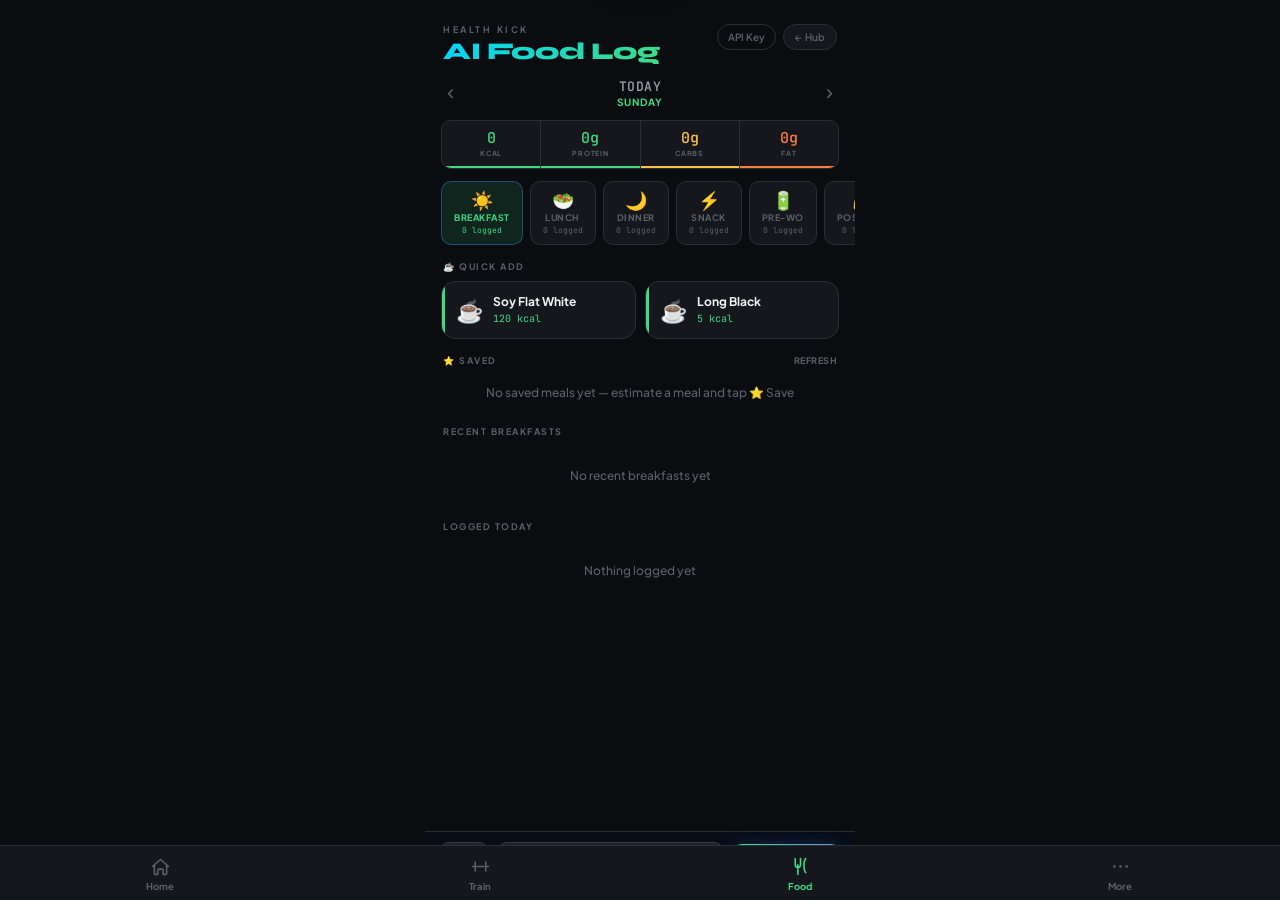
==== commit 67f67f27: "Migrate aifood.html to the shared design system Link hk-design.css, trim local :root to only the AI-" ====
--- a/aifood.html
+++ b/aifood.html
@@ -7,46 +7,27 @@
 <meta name="mobile-web-app-capable" content="yes">
 <meta name="apple-mobile-web-app-capable" content="yes">
 <meta name="apple-mobile-web-app-status-bar-style" content="black-translucent">
-<meta name="apple-mobile-web-app-title" content="AI Food">
+<meta name="apple-mobile-web-app-title" content="Food · AI">
 <link rel="manifest" href="aifood-manifest.json">
-<link rel="apple-touch-icon" href="[data-uri]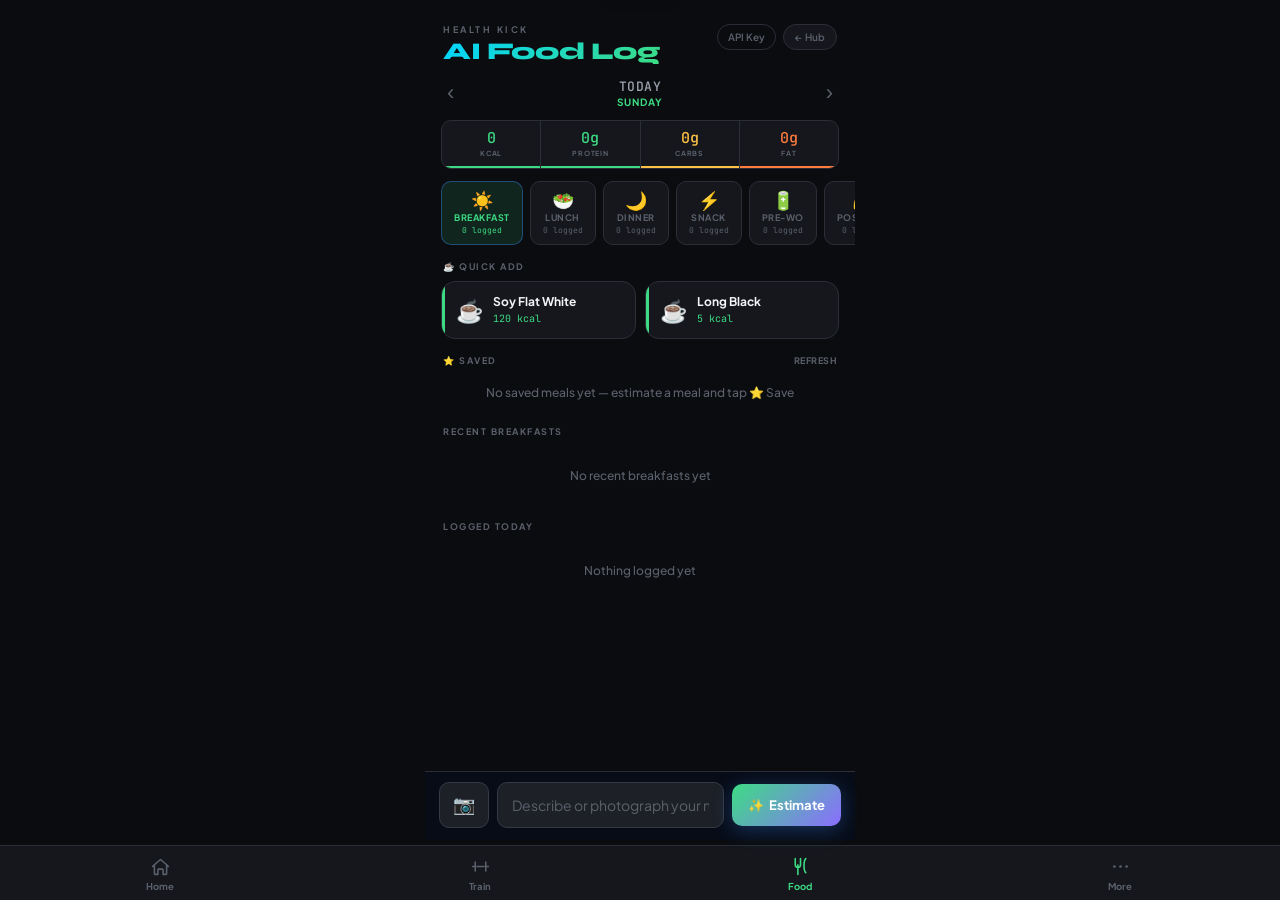
==== commit 69686f36: "Fix bottom content hidden behind the nav across the suite Root cause: #app is position:fixed in ever" ====
--- a/aifood.html
+++ b/aifood.html
@@ -89,7 +89,7 @@
 .msel.active .msel-count{color:var(--accent)}
 
 /* ── SCROLL ──────────────────────────────────────────────────── */
-#scroll{flex:1;overflow-y:auto;overflow-x:hidden;padding:0 0 230px}
+#scroll{flex:1;overflow-y:auto;overflow-x:hidden;padding:0 0 calc(290px + env(safe-area-inset-bottom,0px))}
 #scroll::-webkit-scrollbar{display:none}
 
 /* ── SECTION HEADERS ─────────────────────────────────────────── */
@@ -159,12 +159,18 @@
 
 /* ── BOTTOM INPUT BAR ────────────────────────────────────────── */
 .bottom{
-  position:fixed;bottom:0;left:50%;transform:translateX(-50%);
+  /* #app is position:fixed, which always opens its own stacking context —
+     so this element's z-index only ever competes with its #app siblings,
+     never with hk-nav (a later sibling of #app itself, appended to body).
+     Sitting it just above hk-nav instead of at the true bottom edge avoids
+     relying on z-index to win a fight it structurally can't win, and keeps
+     the global nav reachable instead of being covered by this bar. */
+  position:fixed;bottom:calc(60px + env(safe-area-inset-bottom,0px));left:50%;transform:translateX(-50%);
   width:100%;max-width:430px;
   background:rgba(8,13,24,.97);
   border-top:1px solid var(--border);
   backdrop-filter:blur(24px);
-  padding:10px 14px calc(12px + env(safe-area-inset-bottom));z-index:100;
+  padding:10px 14px 12px;z-index:100;
 }
 .input-row{display:flex;gap:8px;align-items:center}
 .food-input{
@@ -227,7 +233,7 @@
 .key-title{font-family:'Syne',sans-serif;font-size:22px;font-weight:800;color:var(--text);margin-bottom:8px}
 .key-desc{font-size:12px;color:var(--text2);margin-bottom:16px;line-height:1.6}
 .key-desc a{color:var(--ai);text-decoration:none}
-.key-input{width:100%;background:var(--bg3);border:1px solid var(--border2);border-radius:var(--rs);padding:13px 14px;color:var(--text);font-family:'JetBrains Mono',monospace;font-size:13px;outline:none;margin-bottom:12px;transition:border-color .15s}
+.key-input{width:100%;background:var(--bg3);border:1px solid var(--border2);border-radius:var(--rs);padding:13px 14px;color:var(--text);font-family:'JetBrains Mono',monospace;font-size:13px;outline:none;margin-bottom:12px;transition:border-color .15s;-webkit-text-security:disc;text-security:disc}
 .key-input:focus{border-color:rgba(0,212,255,.4)}
 .key-input::placeholder{color:var(--text3)}
 .key-save{width:100%;padding:14px;border-radius:var(--rs);background:linear-gradient(135deg,var(--accent),var(--purple));color:#fff;border:none;font-size:14px;font-weight:700;cursor:pointer;font-family:'Plus Jakarta Sans',sans-serif;margin-bottom:9px;box-shadow:0 4px 20px rgba(59,140,255,.3)}
@@ -394,7 +400,8 @@
       Your key is stored only on this device in localStorage — never sent anywhere except directly to Anthropic's API to estimate your food.<br><br>
       Get a key at <a href="https://console.anthropic.com" target="_blank">console.anthropic.com</a> — personal use costs a few cents per month.
     </div>
-    <input class="key-input" id="key-input" type="password" placeholder="sk-ant-...">
+    <input class="key-input" id="key-input" type="text" inputmode="text" placeholder="sk-ant-..."
+      autocomplete="off" autocorrect="off" autocapitalize="off" spellcheck="false" data-lpignore="true" data-1p-ignore="true">
     <button class="key-save" onclick="saveKey()">Save Key</button>
     <button class="key-cancel" onclick="closeKeySheet()">Cancel</button>
   </div>
